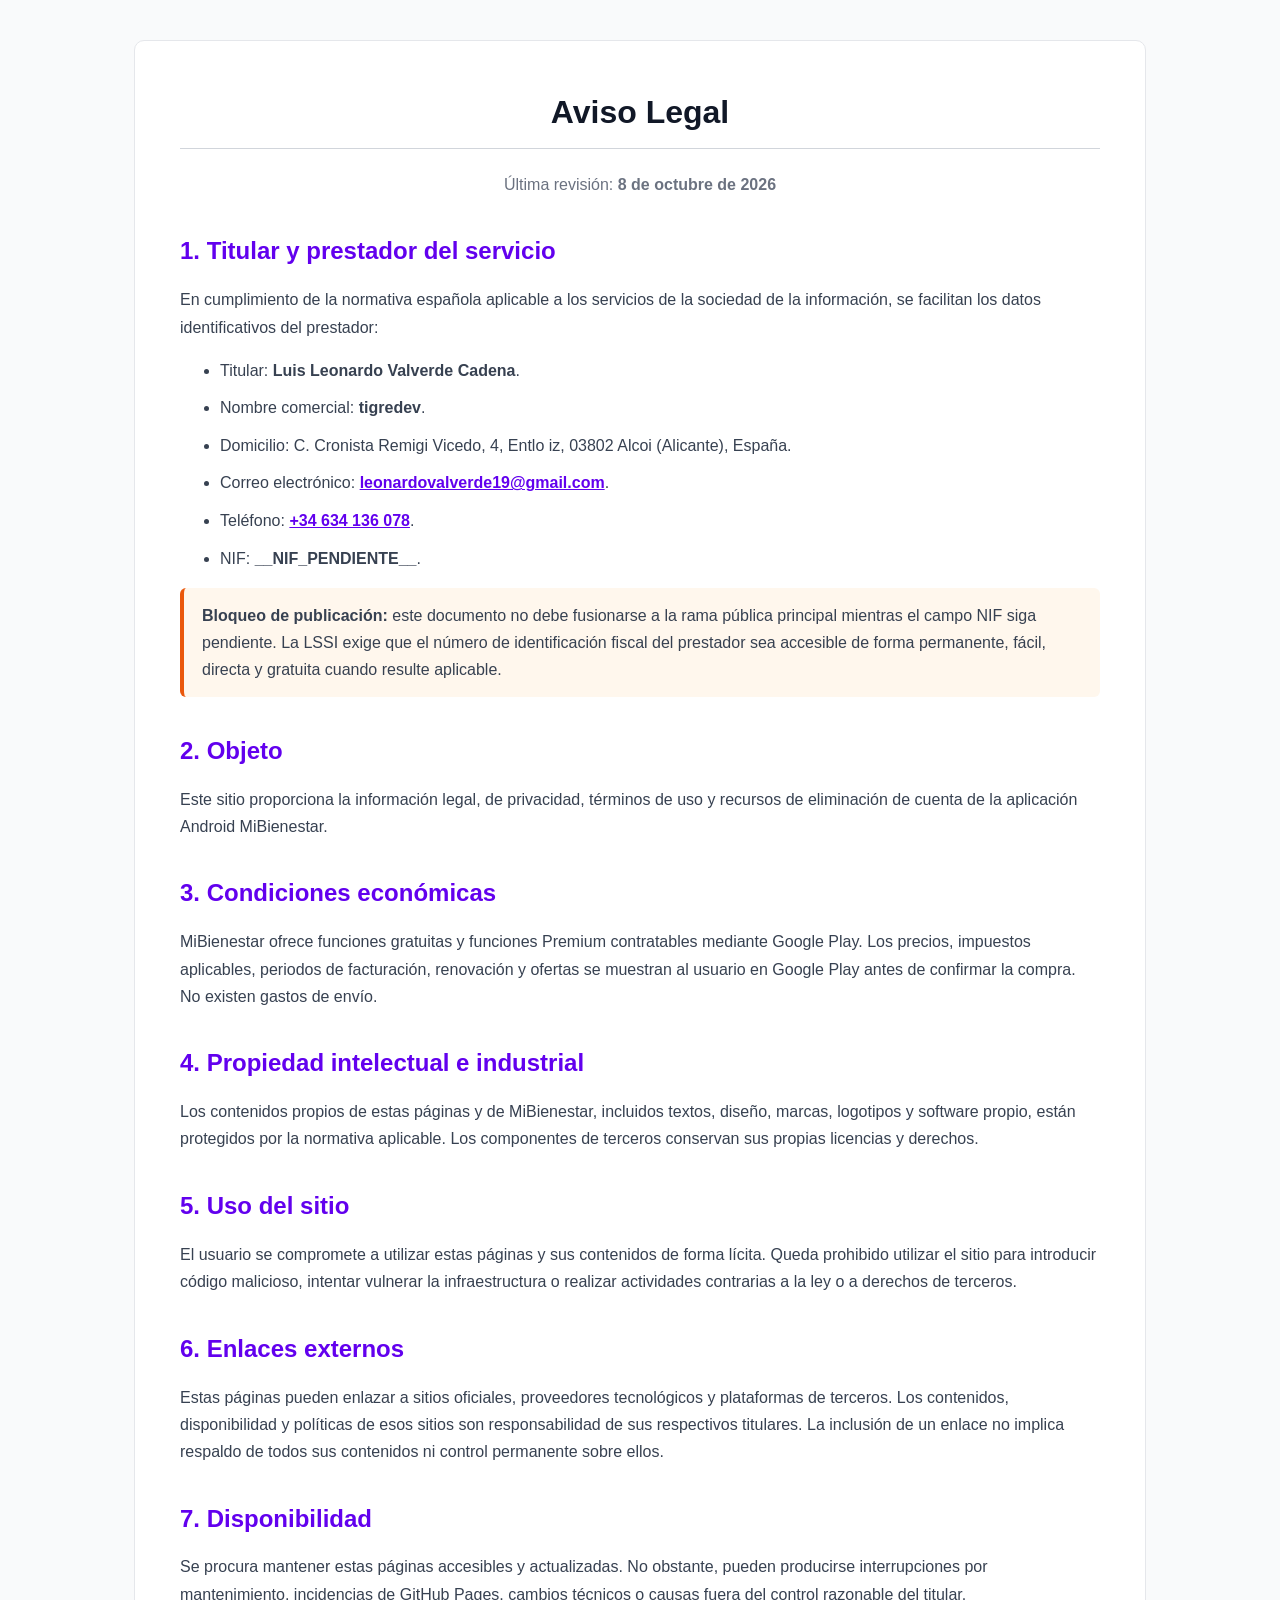
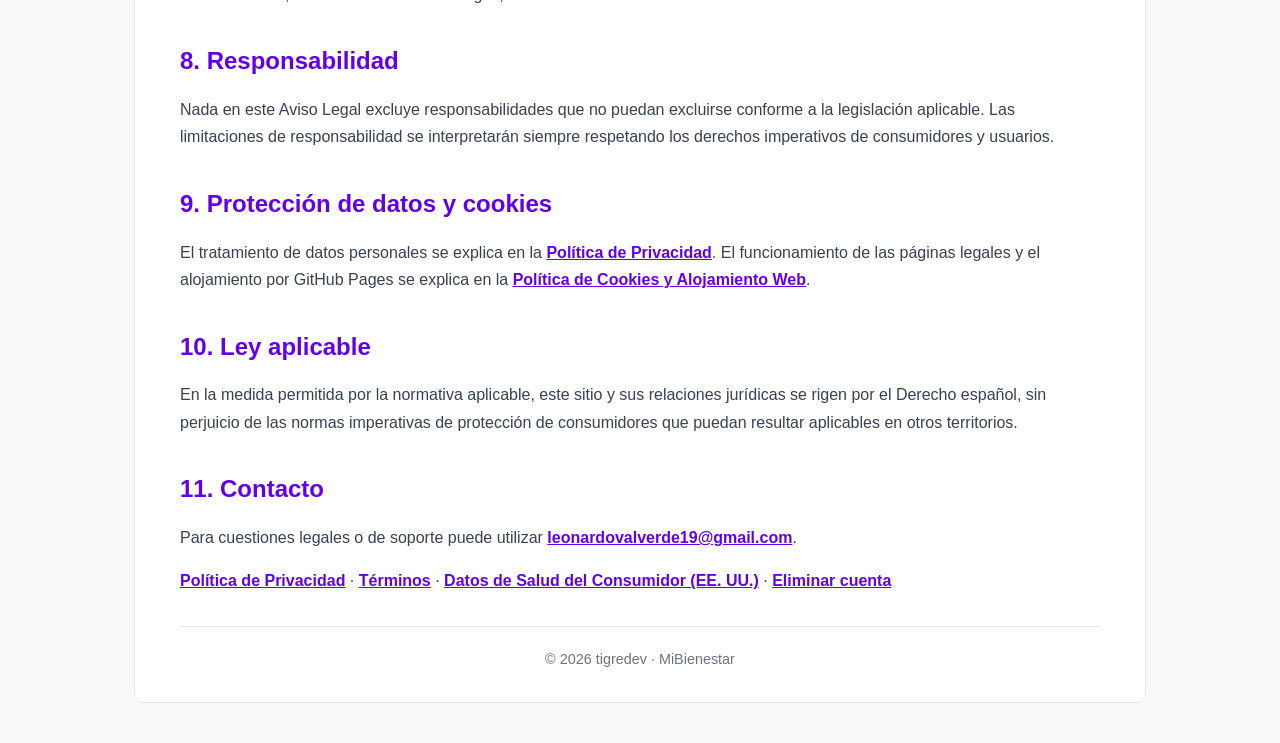
==== aviso-legal.html @ 7b66b4da "legal: add Spanish legal notice with NIF publication gate" ====
<!DOCTYPE html>
<html lang="es">
<head>
  <meta charset="UTF-8">
  <meta name="viewport" content="width=device-width, initial-scale=1.0">
  <meta name="robots" content="index,follow">
  <meta name="description" content="Aviso legal de MiBienestar conforme a la normativa española aplicable.">
  <title>Aviso Legal - MiBienestar</title>
  <style>
    body { font-family: Arial, Helvetica, sans-serif; line-height:1.7; background:#f9fafb; color:#374151; margin:0; padding:20px; }
    .container { max-width:920px; margin:20px auto; background:#fff; padding:30px 45px; border-radius:10px; border:1px solid #e5e7eb; }
    h1,h2,h3 { color:#111827; line-height:1.25; }
    h1 { text-align:center; border-bottom:1px solid #d1d5db; padding-bottom:16px; }
    h2 { color:#6200EE; margin-top:1.6em; }
    .meta { text-align:center; color:#6b7280; }
    .notice { background:#f3f4f6; border-left:4px solid #6200EE; padding:14px 18px; border-radius:6px; }
    .pending { background:#fff7ed; border-left:4px solid #ea580c; padding:14px 18px; border-radius:6px; }
    a { color:#6200EE; font-weight:600; }
    li { margin-bottom:.65em; }
    footer { margin-top:32px; padding-top:20px; border-top:1px solid #e5e7eb; text-align:center; color:#6b7280; font-size:.9em; }
  </style>
</head>
<body>
<div class="container">
  <h1>Aviso Legal</h1>
  <p class="meta">Última revisión: <strong>8 de octubre de 2026</strong></p>

  <h2>1. Titular y prestador del servicio</h2>
  <p>En cumplimiento de la normativa española aplicable a los servicios de la sociedad de la información, se facilitan los datos identificativos del prestador:</p>
  <ul>
    <li>Titular: <strong>Luis Leonardo Valverde Cadena</strong>.</li>
    <li>Nombre comercial: <strong>tigredev</strong>.</li>
    <li>Domicilio: C. Cronista Remigi Vicedo, 4, Entlo iz, 03802 Alcoi (Alicante), España.</li>
    <li>Correo electrónico: <a href="mailto:leonardovalverde19@gmail.com">leonardovalverde19@gmail.com</a>.</li>
    <li>Teléfono: <a href="tel:+34634136078">+34 634 136 078</a>.</li>
    <li>NIF: <strong>__NIF_PENDIENTE__</strong>.</li>
  </ul>

  <div class="pending"><strong>Bloqueo de publicación:</strong> este documento no debe fusionarse a la rama pública principal mientras el campo NIF siga pendiente. La LSSI exige que el número de identificación fiscal del prestador sea accesible de forma permanente, fácil, directa y gratuita cuando resulte aplicable.</div>

  <h2>2. Objeto</h2>
  <p>Este sitio proporciona la información legal, de privacidad, términos de uso y recursos de eliminación de cuenta de la aplicación Android MiBienestar.</p>

  <h2>3. Condiciones económicas</h2>
  <p>MiBienestar ofrece funciones gratuitas y funciones Premium contratables mediante Google Play. Los precios, impuestos aplicables, periodos de facturación, renovación y ofertas se muestran al usuario en Google Play antes de confirmar la compra. No existen gastos de envío.</p>

  <h2>4. Propiedad intelectual e industrial</h2>
  <p>Los contenidos propios de estas páginas y de MiBienestar, incluidos textos, diseño, marcas, logotipos y software propio, están protegidos por la normativa aplicable. Los componentes de terceros conservan sus propias licencias y derechos.</p>

  <h2>5. Uso del sitio</h2>
  <p>El usuario se compromete a utilizar estas páginas y sus contenidos de forma lícita. Queda prohibido utilizar el sitio para introducir código malicioso, intentar vulnerar la infraestructura o realizar actividades contrarias a la ley o a derechos de terceros.</p>

  <h2>6. Enlaces externos</h2>
  <p>Estas páginas pueden enlazar a sitios oficiales, proveedores tecnológicos y plataformas de terceros. Los contenidos, disponibilidad y políticas de esos sitios son responsabilidad de sus respectivos titulares. La inclusión de un enlace no implica respaldo de todos sus contenidos ni control permanente sobre ellos.</p>

  <h2>7. Disponibilidad</h2>
  <p>Se procura mantener estas páginas accesibles y actualizadas. No obstante, pueden producirse interrupciones por mantenimiento, incidencias de GitHub Pages, cambios técnicos o causas fuera del control razonable del titular.</p>

  <h2>8. Responsabilidad</h2>
  <p>Nada en este Aviso Legal excluye responsabilidades que no puedan excluirse conforme a la legislación aplicable. Las limitaciones de responsabilidad se interpretarán siempre respetando los derechos imperativos de consumidores y usuarios.</p>

  <h2>9. Protección de datos y cookies</h2>
  <p>El tratamiento de datos personales se explica en la <a href="./">Política de Privacidad</a>. El funcionamiento de las páginas legales y el alojamiento por GitHub Pages se explica en la <a href="cookies.html">Política de Cookies y Alojamiento Web</a>.</p>

  <h2>10. Ley aplicable</h2>
  <p>En la medida permitida por la normativa aplicable, este sitio y sus relaciones jurídicas se rigen por el Derecho español, sin perjuicio de las normas imperativas de protección de consumidores que puedan resultar aplicables en otros territorios.</p>

  <h2>11. Contacto</h2>
  <p>Para cuestiones legales o de soporte puede utilizar <a href="mailto:leonardovalverde19@gmail.com">leonardovalverde19@gmail.com</a>.</p>

  <p>
    <a href="./">Política de Privacidad</a> ·
    <a href="terminos.html">Términos</a> ·
    <a href="consumer-health-data.html">Datos de Salud del Consumidor (EE. UU.)</a> ·
    <a href="eliminar-cuenta.html">Eliminar cuenta</a>
  </p>

  <footer>© 2026 tigredev · MiBienestar</footer>
</div>
</body>
</html>
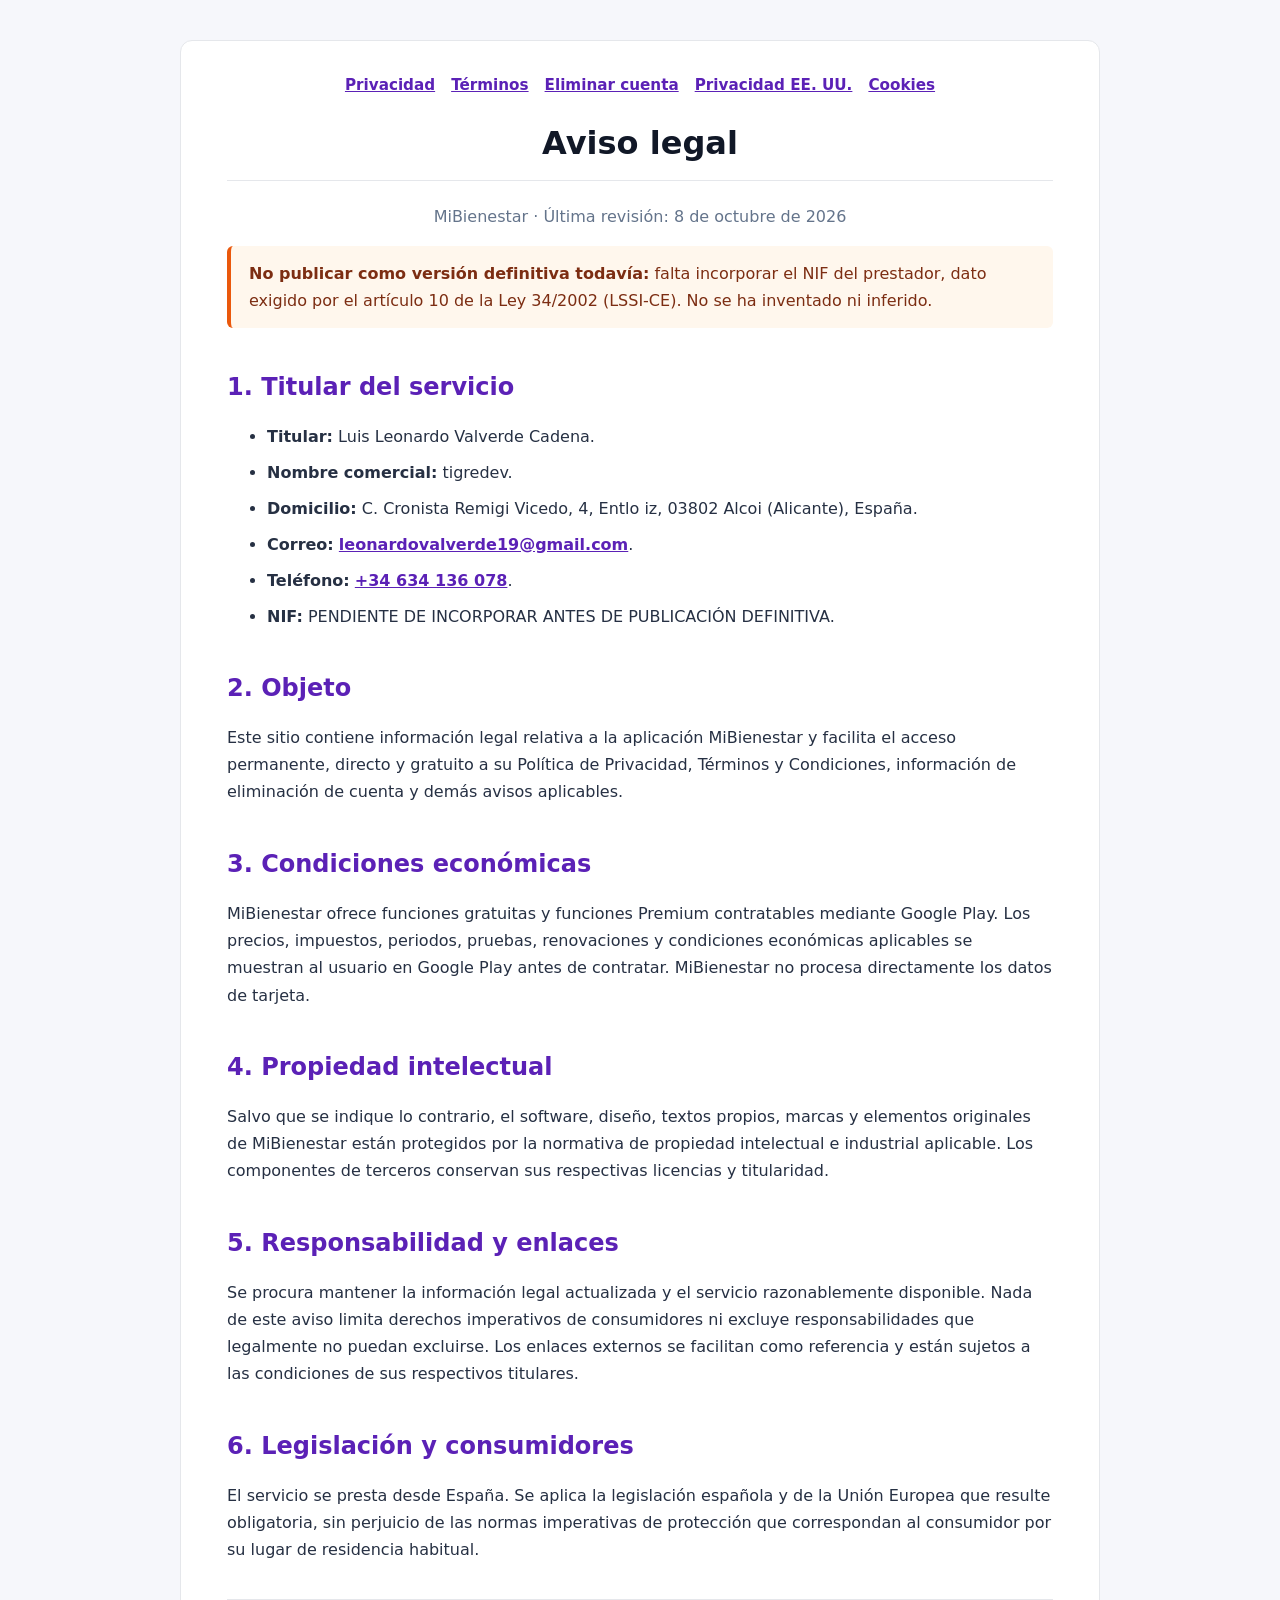
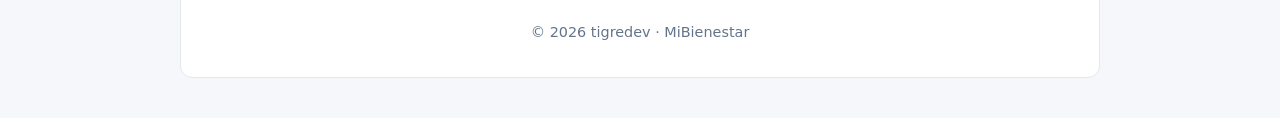
==== commit ae526a22: "legal: add LSSI legal notice pending verified NIF" ====
--- a/aviso-legal.html
+++ b/aviso-legal.html
@@ -1,81 +1,53 @@
-<!DOCTYPE html>
+<!doctype html>
 <html lang="es">
 <head>
-  <meta charset="UTF-8">
-  <meta name="viewport" content="width=device-width, initial-scale=1.0">
-  <meta name="robots" content="index,follow">
-  <meta name="description" content="Aviso legal de MiBienestar conforme a la normativa española aplicable.">
-  <title>Aviso Legal - MiBienestar</title>
-  <style>
-    body { font-family: Arial, Helvetica, sans-serif; line-height:1.7; background:#f9fafb; color:#374151; margin:0; padding:20px; }
-    .container { max-width:920px; margin:20px auto; background:#fff; padding:30px 45px; border-radius:10px; border:1px solid #e5e7eb; }
-    h1,h2,h3 { color:#111827; line-height:1.25; }
-    h1 { text-align:center; border-bottom:1px solid #d1d5db; padding-bottom:16px; }
-    h2 { color:#6200EE; margin-top:1.6em; }
-    .meta { text-align:center; color:#6b7280; }
-    .notice { background:#f3f4f6; border-left:4px solid #6200EE; padding:14px 18px; border-radius:6px; }
-    .pending { background:#fff7ed; border-left:4px solid #ea580c; padding:14px 18px; border-radius:6px; }
-    a { color:#6200EE; font-weight:600; }
-    li { margin-bottom:.65em; }
-    footer { margin-top:32px; padding-top:20px; border-top:1px solid #e5e7eb; text-align:center; color:#6b7280; font-size:.9em; }
-  </style>
+  <meta charset="utf-8">
+  <meta name="viewport" content="width=device-width,initial-scale=1">
+  <title>Aviso legal - MiBienestar</title>
+  <link rel="stylesheet" href="assets/legal.css">
 </head>
 <body>
-<div class="container">
-  <h1>Aviso Legal</h1>
-  <p class="meta">Última revisión: <strong>8 de octubre de 2026</strong></p>
+<a class="skip-link" href="#contenido">Saltar al contenido</a>
+<main id="contenido" class="container">
+<nav aria-label="Documentos legales">
+  <a href="./">Privacidad</a>
+  <a href="terminos.html">Términos</a>
+  <a href="eliminar-cuenta.html">Eliminar cuenta</a>
+  <a href="privacidad-salud-eeuu.html">Privacidad EE. UU.</a>
+  <a href="cookies.html">Cookies</a>
+</nav>
 
-  <h2>1. Titular y prestador del servicio</h2>
-  <p>En cumplimiento de la normativa española aplicable a los servicios de la sociedad de la información, se facilitan los datos identificativos del prestador:</p>
-  <ul>
-    <li>Titular: <strong>Luis Leonardo Valverde Cadena</strong>.</li>
-    <li>Nombre comercial: <strong>tigredev</strong>.</li>
-    <li>Domicilio: C. Cronista Remigi Vicedo, 4, Entlo iz, 03802 Alcoi (Alicante), España.</li>
-    <li>Correo electrónico: <a href="mailto:leonardovalverde19@gmail.com">leonardovalverde19@gmail.com</a>.</li>
-    <li>Teléfono: <a href="tel:+34634136078">+34 634 136 078</a>.</li>
-    <li>NIF: <strong>__NIF_PENDIENTE__</strong>.</li>
-  </ul>
+<h1>Aviso legal</h1>
+<p class="meta">MiBienestar · Última revisión: 8 de octubre de 2026</p>
 
-  <div class="pending"><strong>Bloqueo de publicación:</strong> este documento no debe fusionarse a la rama pública principal mientras el campo NIF siga pendiente. La LSSI exige que el número de identificación fiscal del prestador sea accesible de forma permanente, fácil, directa y gratuita cuando resulte aplicable.</div>
+<div class="warning"><strong>No publicar como versión definitiva todavía:</strong> falta incorporar el NIF del prestador, dato exigido por el artículo 10 de la Ley 34/2002 (LSSI-CE). No se ha inventado ni inferido.</div>
 
-  <h2>2. Objeto</h2>
-  <p>Este sitio proporciona la información legal, de privacidad, términos de uso y recursos de eliminación de cuenta de la aplicación Android MiBienestar.</p>
+<h2>1. Titular del servicio</h2>
+<ul>
+  <li><strong>Titular:</strong> Luis Leonardo Valverde Cadena.</li>
+  <li><strong>Nombre comercial:</strong> tigredev.</li>
+  <li><strong>Domicilio:</strong> C. Cronista Remigi Vicedo, 4, Entlo iz, 03802 Alcoi (Alicante), España.</li>
+  <li><strong>Correo:</strong> <a href="mailto:leonardovalverde19@gmail.com">leonardovalverde19@gmail.com</a>.</li>
+  <li><strong>Teléfono:</strong> <a href="tel:+34634136078">+34 634 136 078</a>.</li>
+  <li><strong>NIF:</strong> PENDIENTE DE INCORPORAR ANTES DE PUBLICACIÓN DEFINITIVA.</li>
+</ul>
 
-  <h2>3. Condiciones económicas</h2>
-  <p>MiBienestar ofrece funciones gratuitas y funciones Premium contratables mediante Google Play. Los precios, impuestos aplicables, periodos de facturación, renovación y ofertas se muestran al usuario en Google Play antes de confirmar la compra. No existen gastos de envío.</p>
+<h2>2. Objeto</h2>
+<p>Este sitio contiene información legal relativa a la aplicación MiBienestar y facilita el acceso permanente, directo y gratuito a su Política de Privacidad, Términos y Condiciones, información de eliminación de cuenta y demás avisos aplicables.</p>
 
-  <h2>4. Propiedad intelectual e industrial</h2>
-  <p>Los contenidos propios de estas páginas y de MiBienestar, incluidos textos, diseño, marcas, logotipos y software propio, están protegidos por la normativa aplicable. Los componentes de terceros conservan sus propias licencias y derechos.</p>
+<h2>3. Condiciones económicas</h2>
+<p>MiBienestar ofrece funciones gratuitas y funciones Premium contratables mediante Google Play. Los precios, impuestos, periodos, pruebas, renovaciones y condiciones económicas aplicables se muestran al usuario en Google Play antes de contratar. MiBienestar no procesa directamente los datos de tarjeta.</p>
 
-  <h2>5. Uso del sitio</h2>
-  <p>El usuario se compromete a utilizar estas páginas y sus contenidos de forma lícita. Queda prohibido utilizar el sitio para introducir código malicioso, intentar vulnerar la infraestructura o realizar actividades contrarias a la ley o a derechos de terceros.</p>
+<h2>4. Propiedad intelectual</h2>
+<p>Salvo que se indique lo contrario, el software, diseño, textos propios, marcas y elementos originales de MiBienestar están protegidos por la normativa de propiedad intelectual e industrial aplicable. Los componentes de terceros conservan sus respectivas licencias y titularidad.</p>
 
-  <h2>6. Enlaces externos</h2>
-  <p>Estas páginas pueden enlazar a sitios oficiales, proveedores tecnológicos y plataformas de terceros. Los contenidos, disponibilidad y políticas de esos sitios son responsabilidad de sus respectivos titulares. La inclusión de un enlace no implica respaldo de todos sus contenidos ni control permanente sobre ellos.</p>
+<h2>5. Responsabilidad y enlaces</h2>
+<p>Se procura mantener la información legal actualizada y el servicio razonablemente disponible. Nada de este aviso limita derechos imperativos de consumidores ni excluye responsabilidades que legalmente no puedan excluirse. Los enlaces externos se facilitan como referencia y están sujetos a las condiciones de sus respectivos titulares.</p>
 
-  <h2>7. Disponibilidad</h2>
-  <p>Se procura mantener estas páginas accesibles y actualizadas. No obstante, pueden producirse interrupciones por mantenimiento, incidencias de GitHub Pages, cambios técnicos o causas fuera del control razonable del titular.</p>
+<h2>6. Legislación y consumidores</h2>
+<p>El servicio se presta desde España. Se aplica la legislación española y de la Unión Europea que resulte obligatoria, sin perjuicio de las normas imperativas de protección que correspondan al consumidor por su lugar de residencia habitual.</p>
 
-  <h2>8. Responsabilidad</h2>
-  <p>Nada en este Aviso Legal excluye responsabilidades que no puedan excluirse conforme a la legislación aplicable. Las limitaciones de responsabilidad se interpretarán siempre respetando los derechos imperativos de consumidores y usuarios.</p>
-
-  <h2>9. Protección de datos y cookies</h2>
-  <p>El tratamiento de datos personales se explica en la <a href="./">Política de Privacidad</a>. El funcionamiento de las páginas legales y el alojamiento por GitHub Pages se explica en la <a href="cookies.html">Política de Cookies y Alojamiento Web</a>.</p>
-
-  <h2>10. Ley aplicable</h2>
-  <p>En la medida permitida por la normativa aplicable, este sitio y sus relaciones jurídicas se rigen por el Derecho español, sin perjuicio de las normas imperativas de protección de consumidores que puedan resultar aplicables en otros territorios.</p>
-
-  <h2>11. Contacto</h2>
-  <p>Para cuestiones legales o de soporte puede utilizar <a href="mailto:leonardovalverde19@gmail.com">leonardovalverde19@gmail.com</a>.</p>
-
-  <p>
-    <a href="./">Política de Privacidad</a> ·
-    <a href="terminos.html">Términos</a> ·
-    <a href="consumer-health-data.html">Datos de Salud del Consumidor (EE. UU.)</a> ·
-    <a href="eliminar-cuenta.html">Eliminar cuenta</a>
-  </p>
-
-  <footer>© 2026 tigredev · MiBienestar</footer>
-</div>
+<footer>© 2026 tigredev · MiBienestar</footer>
+</main>
 </body>
 </html>
--- a/assets/legal.css
+++ b/assets/legal.css
@@ -0,0 +1,53 @@
+:root{
+  color-scheme:light dark;
+  --bg:#f6f7fb;
+  --surface:#fff;
+  --text:#263043;
+  --muted:#64748b;
+  --heading:#111827;
+  --accent:#5b21b6;
+  --border:#e5e7eb;
+  --notice:#f5f3ff;
+}
+@media (prefers-color-scheme:dark){
+  :root{
+    --bg:#0f172a;
+    --surface:#111827;
+    --text:#e5e7eb;
+    --muted:#94a3b8;
+    --heading:#f8fafc;
+    --accent:#c4b5fd;
+    --border:#334155;
+    --notice:#1e1b4b;
+  }
+}
+*{box-sizing:border-box}
+html{scroll-behavior:smooth}
+body{
+  font-family:system-ui,-apple-system,BlinkMacSystemFont,"Segoe UI",sans-serif;
+  line-height:1.7;background:var(--bg);color:var(--text);margin:0;padding:20px;
+}
+.skip-link{position:absolute;left:-9999px;top:auto}
+.skip-link:focus{left:16px;top:16px;background:var(--surface);padding:10px 14px;z-index:10}
+.container{
+  max-width:920px;margin:20px auto;background:var(--surface);padding:32px 46px;
+  border-radius:12px;border:1px solid var(--border);
+}
+h1,h2,h3{color:var(--heading);line-height:1.3}
+h1{text-align:center;border-bottom:1px solid var(--border);padding-bottom:16px}
+h2{color:var(--accent);margin-top:1.8em}
+.meta{text-align:center;color:var(--muted)}
+.notice{background:var(--notice);border-left:4px solid var(--accent);padding:14px 18px;border-radius:6px}
+.warning{background:#fff7ed;border-left:4px solid #ea580c;padding:14px 18px;border-radius:6px;color:#7c2d12}
+@media (prefers-color-scheme:dark){.warning{background:#431407;color:#fed7aa}}
+a{color:var(--accent);font-weight:650}
+a:focus-visible{outline:3px solid var(--accent);outline-offset:3px}
+li{margin-bottom:.55em}
+nav{display:flex;flex-wrap:wrap;gap:10px 16px;justify-content:center;margin:0 0 24px}
+nav a{font-size:.95rem}
+table{width:100%;border-collapse:collapse;margin:1rem 0}
+th,td{text-align:left;vertical-align:top;border:1px solid var(--border);padding:10px}
+th{color:var(--heading)}
+code{overflow-wrap:anywhere}
+footer{margin-top:36px;padding-top:20px;border-top:1px solid var(--border);text-align:center;color:var(--muted);font-size:.9em}
+@media(max-width:640px){body{padding:8px}.container{padding:22px 18px;margin:8px auto}table{font-size:.9rem}}
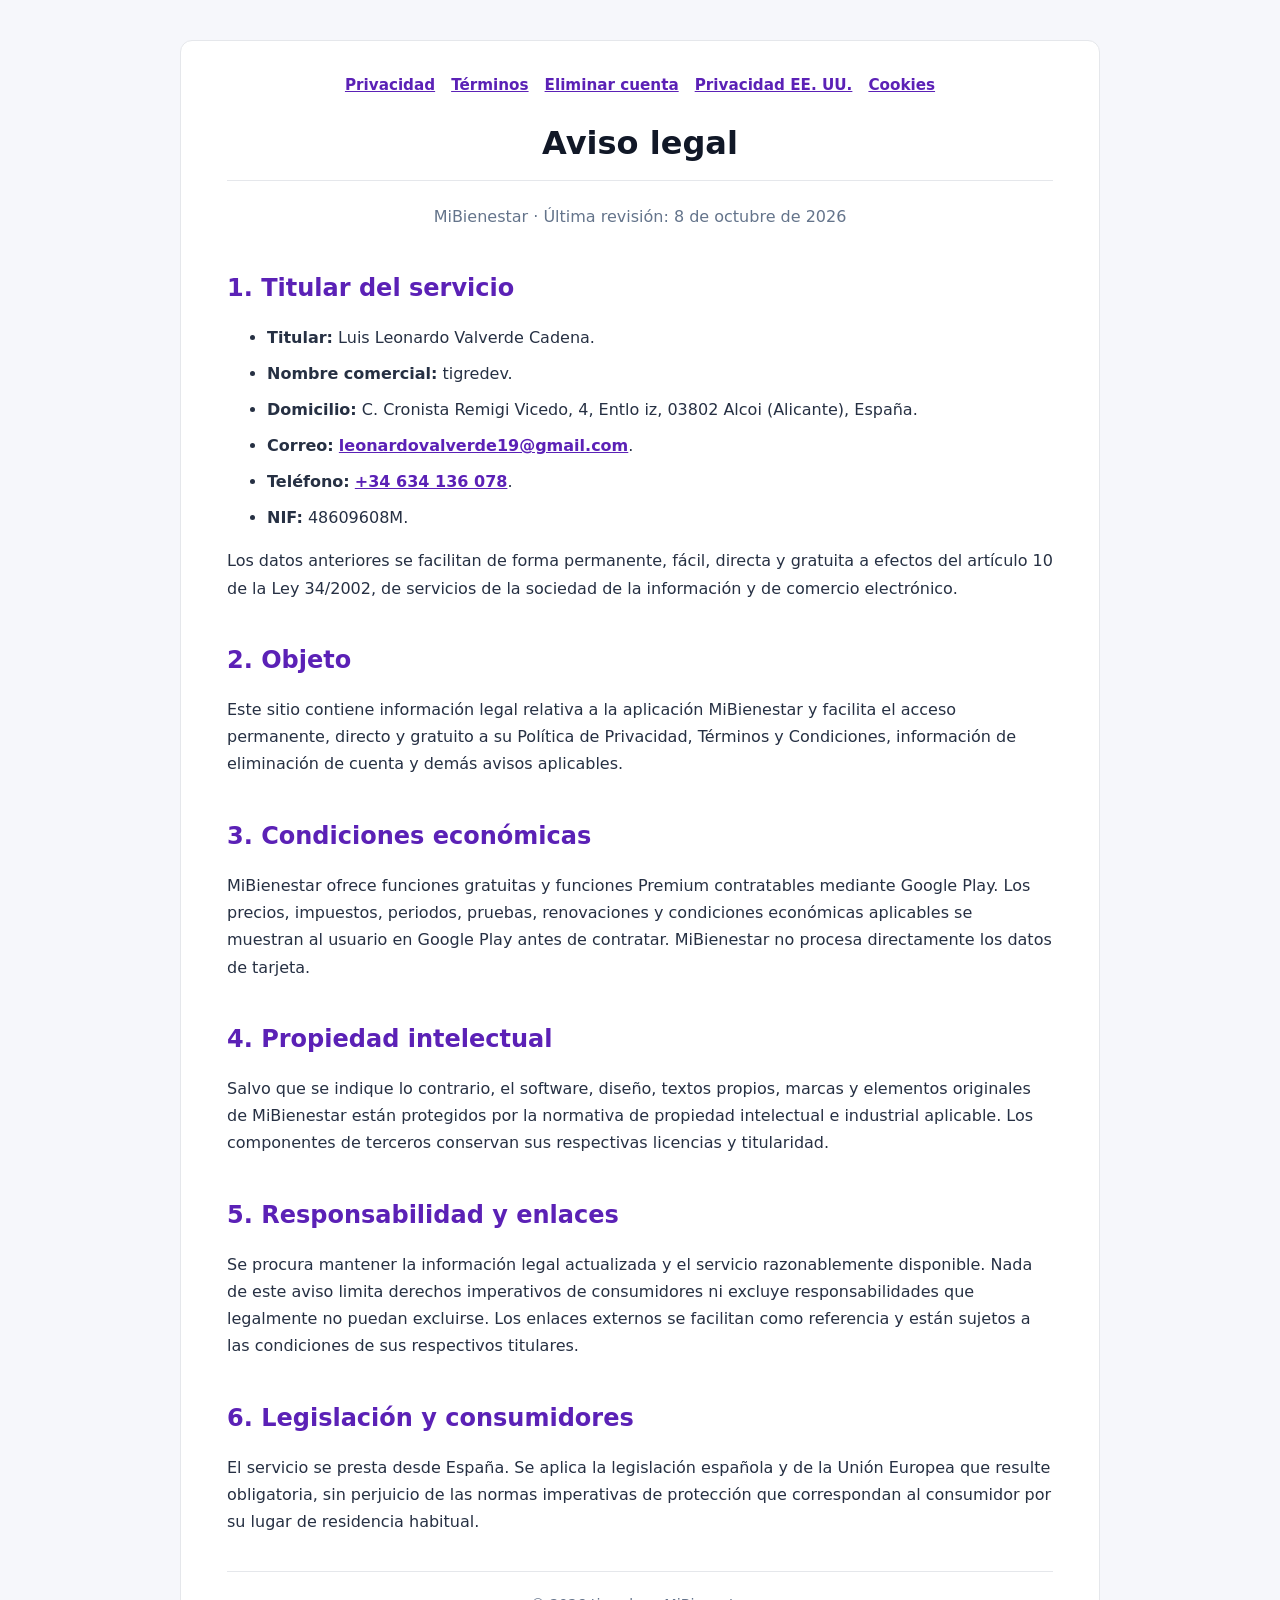
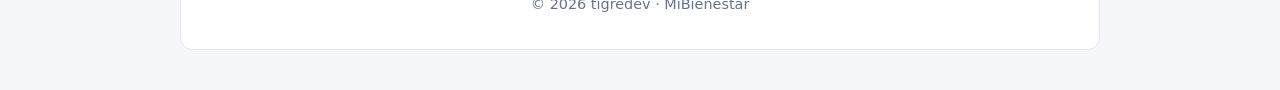
==== commit cde918c4: "legal: complete LSSI provider identification" ====
--- a/aviso-legal.html
+++ b/aviso-legal.html
@@ -20,8 +20,6 @@
 <h1>Aviso legal</h1>
 <p class="meta">MiBienestar · Última revisión: 8 de octubre de 2026</p>
 
-<div class="warning"><strong>No publicar como versión definitiva todavía:</strong> falta incorporar el NIF del prestador, dato exigido por el artículo 10 de la Ley 34/2002 (LSSI-CE). No se ha inventado ni inferido.</div>
-
 <h2>1. Titular del servicio</h2>
 <ul>
   <li><strong>Titular:</strong> Luis Leonardo Valverde Cadena.</li>
@@ -29,8 +27,10 @@
   <li><strong>Domicilio:</strong> C. Cronista Remigi Vicedo, 4, Entlo iz, 03802 Alcoi (Alicante), España.</li>
   <li><strong>Correo:</strong> <a href="mailto:leonardovalverde19@gmail.com">leonardovalverde19@gmail.com</a>.</li>
   <li><strong>Teléfono:</strong> <a href="tel:+34634136078">+34 634 136 078</a>.</li>
-  <li><strong>NIF:</strong> PENDIENTE DE INCORPORAR ANTES DE PUBLICACIÓN DEFINITIVA.</li>
+  <li><strong>NIF:</strong> 48609608M.</li>
 </ul>
+
+<p>Los datos anteriores se facilitan de forma permanente, fácil, directa y gratuita a efectos del artículo 10 de la Ley 34/2002, de servicios de la sociedad de la información y de comercio electrónico.</p>
 
 <h2>2. Objeto</h2>
 <p>Este sitio contiene información legal relativa a la aplicación MiBienestar y facilita el acceso permanente, directo y gratuito a su Política de Privacidad, Términos y Condiciones, información de eliminación de cuenta y demás avisos aplicables.</p>
